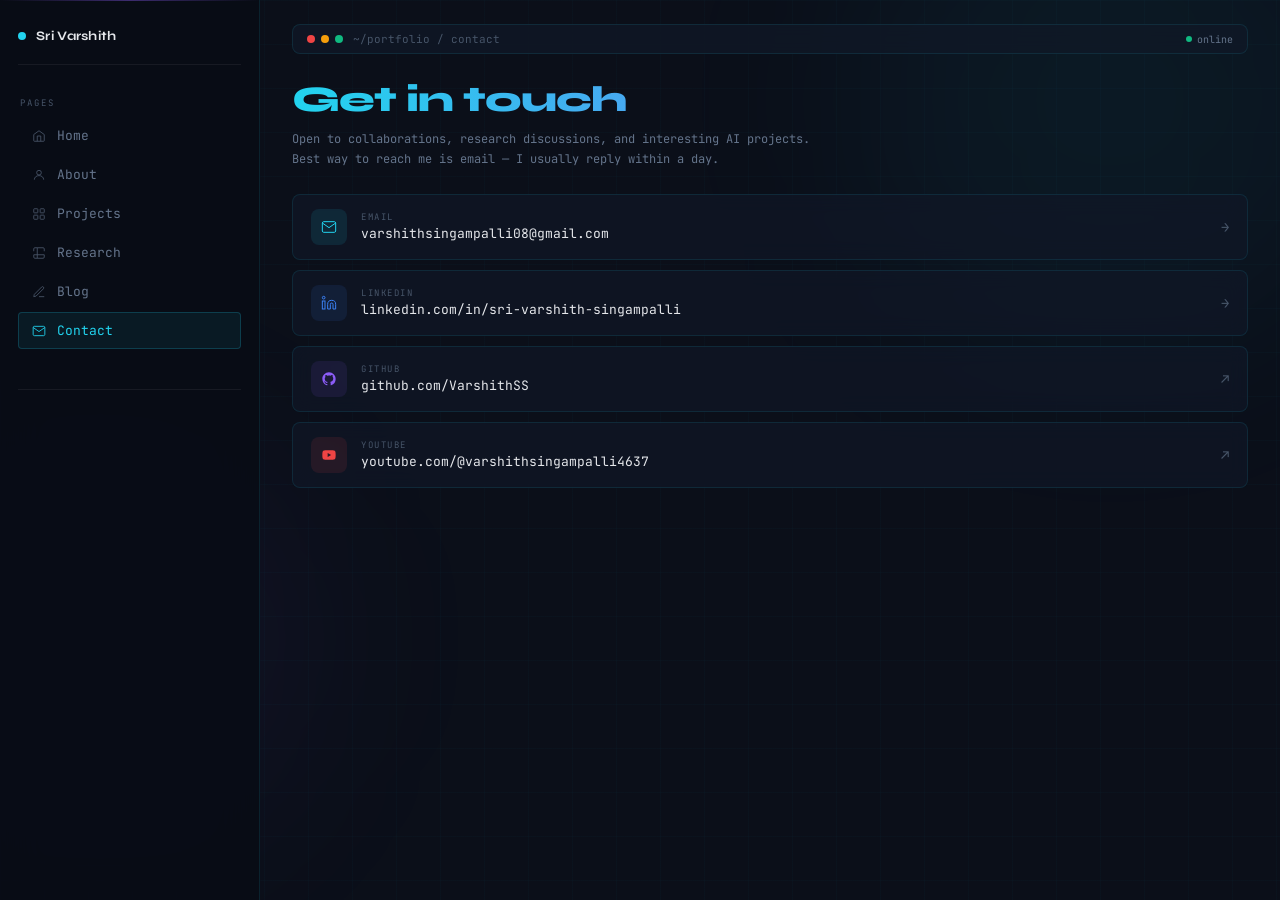
==== contact/index.html @ 5480c63b "Add contact page with contact information" ====
<!DOCTYPE html>
<html lang="en">
<head>
  <meta charset="UTF-8" />
  <meta name="viewport" content="width=device-width, initial-scale=1.0" />
  <title>Contact — Singampalli Sri Varshith</title>
  <link rel="preconnect" href="https://fonts.googleapis.com" />
  <link rel="preconnect" href="https://fonts.gstatic.com" crossorigin />
  <link href="https://fonts.googleapis.com/css2?family=JetBrains+Mono:wght@300;400;500;700&family=Syne:wght@400;600;700;800&display=swap" rel="stylesheet" />
  <link rel="stylesheet" href="../styles.css" />
  <style>
    .contact-heading {
      font-family: var(--font-display);
      font-size: clamp(22px, 3.5vw, 36px);
      font-weight: 800;
      letter-spacing: -1px;
      background: linear-gradient(90deg, #22D3EE 0%, #8B5CF6 100%);
      -webkit-background-clip: text;
      -webkit-text-fill-color: transparent;
      background-clip: text;
      opacity: 0;
      animation: slide-up 0.5s 0.4s ease forwards;
    }
    .contact-sub {
      font-size: 12px;
      color: var(--muted);
      margin-top: 8px;
      line-height: 1.7;
      opacity: 0;
      animation: slide-up 0.5s 0.6s ease forwards;
    }
    .contact-cards {
      display: flex;
      flex-direction: column;
      gap: 10px;
      margin-top: 24px;
      opacity: 0;
      animation: slide-up 0.5s 0.8s ease forwards;
    }
    .contact-card {
      display: flex;
      align-items: center;
      gap: 14px;
      background: rgba(17,24,39,0.7);
      border: 0.5px solid var(--border);
      border-radius: var(--radius-md);
      padding: 14px 18px;
      transition: all 0.2s ease;
      backdrop-filter: blur(10px);
      text-decoration: none;
      color: inherit;
    }
    .contact-card:hover {
      border-color: rgba(34,211,238,0.3);
      transform: translateX(4px);
    }
    .contact-card-icon {
      width: 36px; height: 36px;
      border-radius: 8px;
      display: flex; align-items: center; justify-content: center;
      font-size: 16px; flex-shrink: 0;
    }
    .contact-card-label {
      font-size: 9px;
      letter-spacing: 1.5px;
      text-transform: uppercase;
      color: var(--slate);
      margin-bottom: 2px;
    }
    .contact-card-value {
      font-size: 13px;
      color: var(--soft);
    }
    .contact-card-arrow {
      margin-left: auto;
      font-size: 14px;
      color: var(--slate);
      transition: all 0.2s ease;
    }
    .contact-card:hover .contact-card-arrow {
      color: var(--cyan);
      transform: translateX(3px);
    }
  </style>
</head>
<body>
  <div class="grid-bg" aria-hidden="true"></div>
  <div class="orb orb1" aria-hidden="true"></div>
  <div class="orb orb2" aria-hidden="true"></div>

  <div class="layout">

    <!-- LEFT PANEL -->
    <aside class="side-panel" aria-label="Navigation">
      <div class="panel-inner">

        <div class="panel-brand">
          <span class="panel-brand-dot" aria-hidden="true"></span>
          <span class="panel-brand-name">Sri Varshith</span>
        </div>

        <div class="panel-label">Pages</div>
        <nav class="panel-nav">
          <a class="panel-link" href="../">
            <span class="panel-link-icon" aria-hidden="true">
              <svg width="14" height="14" viewBox="0 0 24 24" fill="none" stroke="currentColor" stroke-width="1.5"><path d="M3 9.5L12 3l9 6.5V20a1 1 0 01-1 1H4a1 1 0 01-1-1V9.5z"/><path d="M9 21V12h6v9"/></svg>
            </span>
            Home
          </a>
          <a class="panel-link" href="../about/">
            <span class="panel-link-icon" aria-hidden="true">
              <svg width="14" height="14" viewBox="0 0 24 24" fill="none" stroke="currentColor" stroke-width="1.5"><circle cx="12" cy="8" r="4"/><path d="M4 20c0-4 3.6-7 8-7s8 3 8 7"/></svg>
            </span>
            About
          </a>
          <a class="panel-link" href="../projects/">
            <span class="panel-link-icon" aria-hidden="true">
              <svg width="14" height="14" viewBox="0 0 24 24" fill="none" stroke="currentColor" stroke-width="1.5"><rect x="3" y="3" width="7" height="7" rx="1"/><rect x="14" y="3" width="7" height="7" rx="1"/><rect x="3" y="14" width="7" height="7" rx="1"/><rect x="14" y="14" width="7" height="7" rx="1"/></svg>
            </span>
            Projects
          </a>
          <a class="panel-link" href="../research/">
            <span class="panel-link-icon" aria-hidden="true">
              <svg width="14" height="14" viewBox="0 0 24 24" fill="none" stroke="currentColor" stroke-width="1.5"><path d="M9 3H5a2 2 0 00-2 2v4m6-6h10a2 2 0 012 2v4M9 3v18m0 0h10a2 2 0 002-2v-4M9 21H5a2 2 0 01-2-2v-4m0 0h18"/></svg>
            </span>
            Research
          </a>
          <a class="panel-link" href="../blog/">
            <span class="panel-link-icon" aria-hidden="true">
              <svg width="14" height="14" viewBox="0 0 24 24" fill="none" stroke="currentColor" stroke-width="1.5"><path d="M12 20h9"/><path d="M16.5 3.5a2.121 2.121 0 013 3L7 19l-4 1 1-4L16.5 3.5z"/></svg>
            </span>
            Blog
          </a>
          <a class="panel-link active" href="../contact/">
            <span class="panel-link-icon" aria-hidden="true">
              <svg width="14" height="14" viewBox="0 0 24 24" fill="none" stroke="currentColor" stroke-width="1.5"><path d="M4 4h16c1.1 0 2 .9 2 2v12c0 1.1-.9 2-2 2H4c-1.1 0-2-.9-2-2V6c0-1.1.9-2 2-2z"/><polyline points="22,6 12,13 2,6"/></svg>
            </span>
            Contact
          </a>
        </nav>

        <div class="panel-divider" aria-hidden="true"></div>

        
      </div>
    </aside>

    <!-- MAIN COLUMN -->
    <div class="main-col">

      <!-- TOP BAR -->
      <header class="topbar">
        <div class="topbar-left">
          <div class="dots" aria-hidden="true">
            <div class="dot dot-r"></div>
            <div class="dot dot-y"></div>
            <div class="dot dot-g"></div>
          </div>
          <span class="topbar-path">
            <a href="../" style="color:var(--slate)">~/portfolio</a> / contact
          </span>
        </div>
        <div class="topbar-right">
          <span class="online-status">
            <span class="online-dot" aria-hidden="true"></span>online
          </span>
        </div>
      </header>

      <!-- CONTACT CONTENT -->
      <section aria-label="Contact">
        <h1 class="contact-heading">Get in touch</h1>
        <p class="contact-sub">
          Open to collaborations, research discussions, and interesting AI projects.<br />
          Best way to reach me is email — I usually reply within a day.
        </p>

        <div class="contact-cards">

          <a class="contact-card" href="mailto:varshithsingampalli08@gmail.com" aria-label="Send email">
            <div class="contact-card-icon" style="background:rgba(34,211,238,0.1);">
              <svg width="16" height="16" viewBox="0 0 24 24" fill="none" stroke="#22D3EE" stroke-width="1.5"><path d="M4 4h16c1.1 0 2 .9 2 2v12c0 1.1-.9 2-2 2H4c-1.1 0-2-.9-2-2V6c0-1.1.9-2 2-2z"/><polyline points="22,6 12,13 2,6"/></svg>
            </div>
            <div>
              <div class="contact-card-label">Email</div>
              <div class="contact-card-value">varshithsingampalli08@gmail.com</div>
            </div>
            <span class="contact-card-arrow">→</span>
          </a>

         

          <a class="contact-card" href="https://linkedin.com/in/sri-varshith-singampalli" aria-label="Visit LinkedIn profile">
            <div class="contact-card-icon" style="background:rgba(59,130,246,0.1);">
                <svg width="16" height="16" viewBox="0 0 24 24" fill="none" stroke="#3B82F6" stroke-width="1.5">
                <path d="M16 8a6 6 0 0 1 6 6v7h-4v-7a2 2 0 0 0-2-2 2 2 0 0 0-2 2v7h-4v-7a6 6 0 0 1 6-6z"/>
                <rect x="2" y="9" width="4" height="12"/>
                <circle cx="4" cy="4" r="2"/>
                </svg>
            </div>
            <div>
                <div class="contact-card-label">LinkedIn</div>
                <div class="contact-card-value">linkedin.com/in/sri-varshith-singampalli</div>
            </div>
            <span class="contact-card-arrow">→</span>
        </a>

          <a class="contact-card" href="https://github.com/VarshithSS" target="_blank" rel="noopener noreferrer" aria-label="GitHub profile">
            <div class="contact-card-icon" style="background:rgba(139,92,246,0.1);">
              <svg width="16" height="16" viewBox="0 0 24 24" fill="#8B5CF6"><path d="M12 2C6.48 2 2 6.48 2 12c0 4.42 2.87 8.17 6.84 9.49.5.09.68-.22.68-.48v-1.69c-2.78.6-3.37-1.34-3.37-1.34-.45-1.15-1.1-1.46-1.1-1.46-.9-.62.07-.61.07-.61 1 .07 1.53 1.03 1.53 1.03.89 1.52 2.34 1.08 2.91.83.09-.65.35-1.08.63-1.33-2.22-.25-4.55-1.11-4.55-4.94 0-1.09.39-1.98 1.03-2.68-.1-.25-.45-1.27.1-2.64 0 0 .84-.27 2.75 1.02A9.56 9.56 0 0112 6.8c.85 0 1.71.11 2.51.33 1.91-1.29 2.75-1.02 2.75-1.02.55 1.37.2 2.39.1 2.64.64.7 1.03 1.59 1.03 2.68 0 3.84-2.34 4.69-4.57 4.93.36.31.68.92.68 1.85v2.75c0 .27.18.58.69.48A10.01 10.01 0 0022 12c0-5.52-4.48-10-10-10z"/></svg>
            </div>
            <div>
              <div class="contact-card-label">GitHub</div>
              <div class="contact-card-value">github.com/VarshithSS</div>
            </div>
            <span class="contact-card-arrow">↗</span>
          </a>



          <a class="contact-card" href="https://youtube.com/@varshithsingampalli4637" target="_blank" rel="noopener noreferrer" aria-label="YouTube channel">
            <div class="contact-card-icon" style="background:rgba(239,68,68,0.1);">
              <svg width="16" height="16" viewBox="0 0 24 24" fill="#EF4444"><path d="M21.58 7.19c-.23-.87-.9-1.55-1.77-1.78C18.25 5 12 5 12 5s-6.25 0-7.81.41c-.87.23-1.54.91-1.77 1.78C2 8.75 2 12 2 12s0 3.25.42 4.81c.23.87.9 1.55 1.77 1.78C5.75 19 12 19 12 19s6.25 0 7.81-.41c.87-.23 1.54-.91 1.77-1.78C22 15.25 22 12 22 12s0-3.25-.42-4.81zM10 15V9l5.2 3-5.2 3z"/></svg>
            </div>
            <div>
              <div class="contact-card-label">YouTube</div>
              <div class="contact-card-value">youtube.com/@varshithsingampalli4637</div>
            </div>
            <span class="contact-card-arrow">↗</span>
          </a>

        </div>
      </section>

    </div>
  </div>

</body>
</html>
---- styles.css ----
/* ============================================================
   AI Engineering Console — Portfolio Stylesheet
   Author: Singampalli Sri Varshith
   ============================================================ */

@import url('https://fonts.googleapis.com/css2?family=JetBrains+Mono:wght@300;400;500;700&family=Syne:wght@400;600;700;800&display=swap');

*, *::before, *::after { margin: 0; padding: 0; box-sizing: border-box; }

:root {
  --bg:       #0B0F19;
  --bg2:      #111827;
  --bg3:      #0F172A;
  --cyan:     #22D3EE;
  --purple:   #8B5CF6;
  --green:    #10B981;
  --amber:    #F59E0B;
  --slate:    #475569;
  --muted:    #64748B;
  --soft:     #E5E7EB;
  --border:   rgba(34, 211, 238, 0.11);
  --font-mono:    'JetBrains Mono', monospace;
  --font-display: 'Syne', sans-serif;
  --radius-sm: 4px;
  --radius-md: 8px;
  --transition: 0.2s ease;
}

html { scroll-behavior: smooth; }

body {
  background: var(--bg);
  color: var(--soft);
  font-family: var(--font-mono);
  overflow-x: hidden;
  -webkit-font-smoothing: antialiased;
  min-height: 100vh;
}

a { color: inherit; text-decoration: none; }

/* ── Background ── */
.grid-bg {
  position: fixed; inset: 0;
  background-image:
    linear-gradient(rgba(34,211,238,0.025) 1px, transparent 1px),
    linear-gradient(90deg, rgba(34,211,238,0.025) 1px, transparent 1px);
  background-size: 44px 44px;
  pointer-events: none; z-index: 0;
}
.orb { position: fixed; border-radius: 50%; filter: blur(100px); pointer-events: none; z-index: 0; }
.orb1 { width: 500px; height: 500px; background: rgba(34,211,238,0.05);  top: -150px; right: -80px; }
.orb2 { width: 400px; height: 400px; background: rgba(139,92,246,0.055); bottom: 60px; left: -100px; }

/* ── Layout ── */
.layout {
  position: relative;
  z-index: 1;
  display: grid;
  grid-template-columns: 260px 1fr;
  gap: 0;
  min-height: 100vh;
  align-items: stretch;
}

/* ── Side Panel (Left) ── */
.side-panel {
  position: sticky;
  top: 0;
  height: 100vh;
  border-right: 0.5px solid var(--border);
  overflow-y: auto;
  opacity: 0;
  animation: slide-up 0.5s 0.3s ease forwards;
  background: rgba(9, 13, 22, 0.97);
  backdrop-filter: blur(20px);
  -webkit-backdrop-filter: blur(20px);
  display: flex;
  flex-direction: column;
}

.panel-inner {
  border: none;
  border-radius: 0;
  background: transparent;
  padding: 28px 18px;
  flex: 1;
  display: flex;
  flex-direction: column;
  position: relative;
  overflow: hidden;
}

.panel-inner::before {
  content: '';
  position: absolute;
  top: 0; left: 0; right: 0;
  height: 1px;
  background: linear-gradient(90deg, transparent, rgba(139,92,246,0.4), transparent);
}

/* Panel brand / logo area */
.panel-brand {
  display: flex;
  align-items: center;
  gap: 10px;
  margin-bottom: 32px;
  padding-bottom: 20px;
  border-bottom: 0.5px solid rgba(255,255,255,0.06);
}

.panel-brand-dot {
  width: 8px; height: 8px;
  border-radius: 50%;
  background: var(--cyan);
  animation: pulse-green 2s ease-in-out infinite;
  flex-shrink: 0;
}

.panel-brand-name {
  font-family: var(--font-display);
  font-size: 13px;
  font-weight: 700;
  color: var(--soft);
  letter-spacing: 0.3px;
}

.panel-label {
  font-size: 9px;
  letter-spacing: 2px;
  text-transform: uppercase;
  color: var(--slate);
  margin-bottom: 8px;
  padding-left: 2px;
}

/* ── Panel Nav Links ── */
.panel-nav {
  display: flex;
  flex-direction: column;
  gap: 2px;
  margin-bottom: 24px;
}

.panel-link {
  display: flex;
  align-items: center;
  gap: 10px;
  padding: 9px 12px;
  border-radius: var(--radius-sm);
  font-size: 13px;
  color: var(--muted);
  border: 0.5px solid transparent;
  transition: all var(--transition);
  cursor: pointer;
}
.panel-link:hover,
.panel-link:focus-visible {
  color: var(--cyan);
  background: rgba(34,211,238,0.06);
  border-color: rgba(34,211,238,0.15);
  outline: none;
}
.panel-link.active {
  color: var(--cyan);
  background: rgba(34,211,238,0.07);
  border-color: rgba(34,211,238,0.2);
}
.panel-link-icon {
  display: flex; align-items: center; justify-content: center;
  width: 16px; flex-shrink: 0; color: inherit; opacity: 0.7;
}
.panel-link:hover .panel-link-icon,
.panel-link.active .panel-link-icon { opacity: 1; }

/* ── Panel Divider ── */
.panel-divider {
  height: 0.5px;
  background: rgba(255,255,255,0.06);
  margin: 16px 0;
}

/* ── External Links ── */
.panel-links-ext { display: flex; flex-direction: column; gap: 2px; margin-bottom: 24px; }

.panel-ext {
  display: flex;
  align-items: center;
  gap: 10px;
  padding: 9px 12px;
  border-radius: var(--radius-sm);
  font-size: 13px;
  color: var(--muted);
  transition: all var(--transition);
  cursor: pointer;
}
.panel-ext:hover,
.panel-ext:focus-visible { color: var(--soft); outline: none; }
.ext-arrow { margin-left: auto; font-size: 10px; opacity: 0.4; }
.panel-ext:hover .ext-arrow { opacity: 0.9; }

/* ── Panel Status ── */
.panel-status {
  margin-top: auto;
  display: flex; align-items: center; gap: 7px;
  font-size: 9px; color: var(--slate);
  padding: 16px 2px 0;
  border-top: 0.5px solid rgba(255,255,255,0.06);
}
.status-dot {
  width: 5px; height: 5px; border-radius: 50%; background: var(--green);
  animation: pulse-green 2s ease-in-out infinite; flex-shrink: 0;
}

/* ── Main Column ── */
.main-col {
  min-width: 0;
  padding: 24px 32px 40px;
  display: flex;
  flex-direction: column;
}

/* ── Top Bar ── */
.topbar {
  display: flex;
  align-items: center;
  justify-content: space-between;
  border: 0.5px solid var(--border);
  background: rgba(17,24,39,0.75);
  backdrop-filter: blur(14px);
  -webkit-backdrop-filter: blur(14px);
  border-radius: var(--radius-md);
  padding: 7px 14px;
  margin-bottom: 24px;
  font-size: 11px;
  color: var(--muted);
}
.topbar-left { display: flex; align-items: center; gap: 10px; }
.dots { display: flex; gap: 6px; align-items: center; }
.dot  { width: 8px; height: 8px; border-radius: 50%; }
.dot-r { background: #EF4444; }
.dot-y { background: #F59E0B; }
.dot-g { background: #10B981; }
.topbar-path { color: var(--slate); }
.topbar-right { display: flex; align-items: center; }
.online-status { display: flex; align-items: center; gap: 5px; font-size: 10px; }
.online-dot {
  display: inline-block; width: 6px; height: 6px;
  border-radius: 50%; background: var(--green);
  animation: pulse-green 2s ease-in-out infinite;
}
@keyframes pulse-green {
  0%,100% { box-shadow: 0 0 0 0 rgba(16,185,129,0.5); }
  50%      { box-shadow: 0 0 0 5px rgba(16,185,129,0); }
}

/* ── Terminal ── */
.terminal {
  background: rgba(9,13,22,0.92);
  border: 0.5px solid var(--border);
  border-radius: var(--radius-md);
  padding: 16px 20px;
  margin-bottom: 24px;
  font-size: 12.5px;
  line-height: 1.75;
  position: relative;
  overflow: hidden;
  min-height: 78px;
}
.terminal::before {
  content: ''; position: absolute; top: 0; left: 0; right: 0; height: 1px;
  background: linear-gradient(90deg, transparent, rgba(34,211,238,0.5), transparent);
}
.t-line  { display: block; opacity: 0; }
.t-cyan  { color: var(--cyan);  }
.t-green { color: var(--green); }
.t-dim   { color: var(--slate); }
.t-cursor {
  display: inline-block; width: 7px; height: 13px;
  background: var(--cyan); vertical-align: middle;
  animation: blink 1s step-end infinite; margin-left: 2px;
}
@keyframes blink { 0%,100% { opacity:1; } 50% { opacity:0; } }
.fadein { animation: fadein 0.25s ease forwards; }
@keyframes fadein {
  from { opacity: 0; transform: translateY(3px); }
  to   { opacity: 1; transform: translateY(0); }
}

/* ── Hero ── */
.hero { padding: 4px 2px 0; }

.hero-name {
  font-family: var(--font-display);
  font-size: clamp(28px, 4.5vw, 50px);
  font-weight: 800;
  letter-spacing: -1.5px;
  line-height: 1.05;
  background: linear-gradient(90deg, #22D3EE 0%, #8B5CF6 100%);
  -webkit-background-clip: text;
  -webkit-text-fill-color: transparent;
  background-clip: text;
  opacity: 0;
  animation: slide-up 0.6s 2.2s ease forwards;
}
.hero-title {
  font-size: 12px; color: var(--muted);
  margin-top: 10px; letter-spacing: 0.5px;
  opacity: 0; animation: slide-up 0.5s 2.5s ease forwards;
}
.hero-title span { color: var(--cyan); }

.hero-bio {
  margin-top: 20px;
  font-size: 12.5px;
  color: var(--muted);
  line-height: 1.85;
  max-width: 540px;
  border-left: 2px solid rgba(34,211,238,0.22);
  padding-left: 16px;
  opacity: 0;
  animation: slide-up 0.6s 2.8s ease forwards;
}

@keyframes slide-up {
  from { opacity: 0; transform: translateY(8px); }
  to   { opacity: 1; transform: translateY(0); }
}

/* ── Responsive ── */
@media (max-width: 680px) {
  .layout {
    grid-template-columns: 1fr;
  }

  .side-panel {
    position: static;
    height: auto;
    border-right: none;
    border-bottom: 0.5px solid var(--border);
    order: -1;
    animation: slide-up 0.5s 0.2s ease forwards;
  }

  .panel-inner {
    padding: 16px 16px;
  }

  .panel-brand {
    margin-bottom: 16px;
    padding-bottom: 12px;
  }

  .panel-nav {
    flex-direction: row;
    flex-wrap: wrap;
    gap: 4px;
    margin-bottom: 12px;
  }

  .panel-link {
    padding: 5px 10px;
    font-size: 11px;
  }

  .panel-links-ext {
    flex-direction: row;
    flex-wrap: wrap;
  }

  .panel-status {
    margin-top: 12px;
    padding-top: 12px;
  }

  .main-col {
    padding: 16px 18px 32px;
  }

  .hero-name { font-size: 28px; }
  .hero-bio  { font-size: 12px; }
}
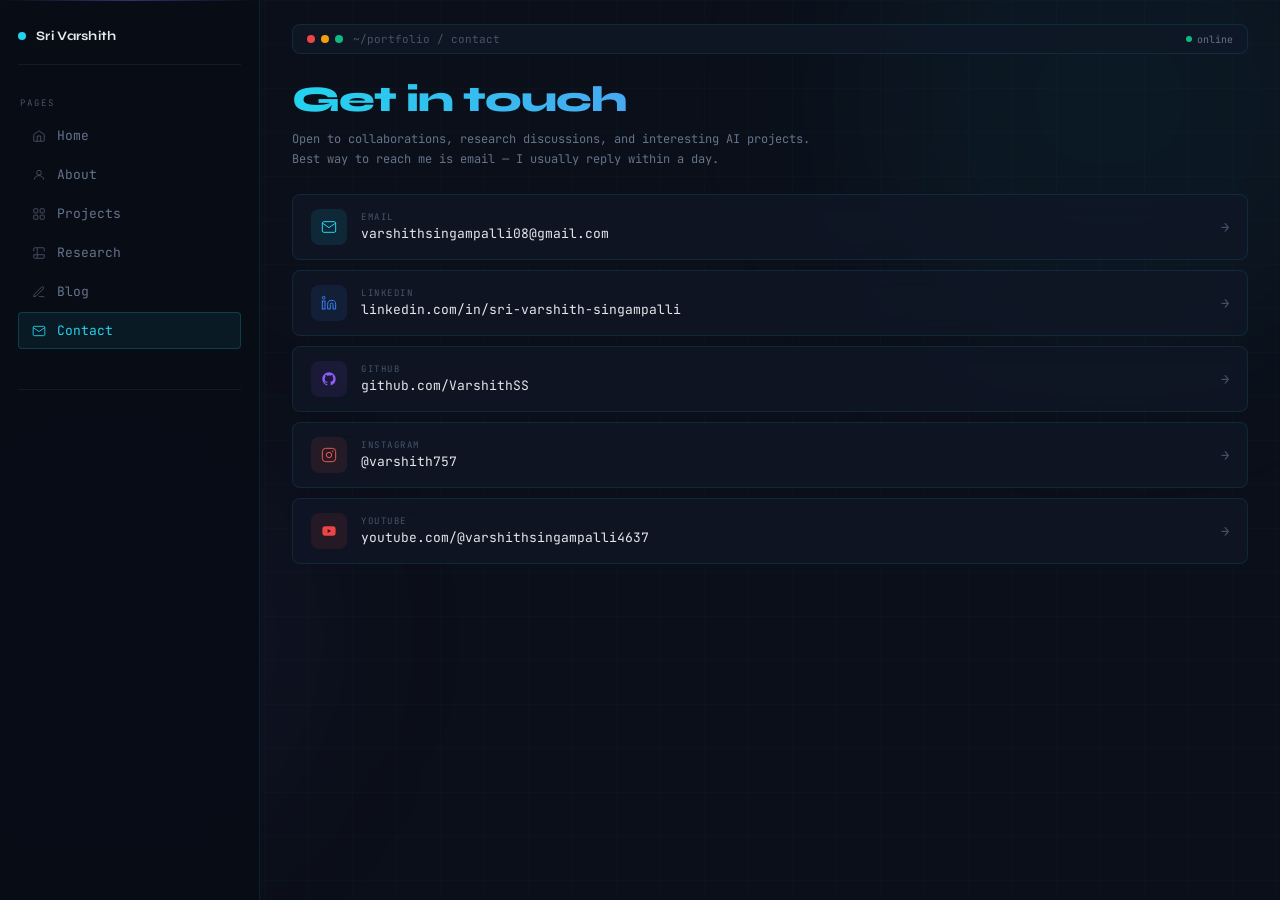
==== commit 45b9dd7b: "Update contact links to open in new tab" ====
--- a/contact/index.html
+++ b/contact/index.html
@@ -1,3 +1,4 @@
+<!-- pages/contact.html -->
 <!DOCTYPE html>
 <html lang="en">
 <head>
@@ -101,7 +102,7 @@
 
         <div class="panel-label">Pages</div>
         <nav class="panel-nav">
-          <a class="panel-link" href="../">
+          <a class="panel-link" href="../index.html">
             <span class="panel-link-icon" aria-hidden="true">
               <svg width="14" height="14" viewBox="0 0 24 24" fill="none" stroke="currentColor" stroke-width="1.5"><path d="M3 9.5L12 3l9 6.5V20a1 1 0 01-1 1H4a1 1 0 01-1-1V9.5z"/><path d="M9 21V12h6v9"/></svg>
             </span>
@@ -177,7 +178,7 @@
 
         <div class="contact-cards">
 
-          <a class="contact-card" href="mailto:varshithsingampalli08@gmail.com" aria-label="Send email">
+          <a class="contact-card" href="mailto:varshithsingampalli08@gmail.com" target="_blank" aria-label="Send email">
             <div class="contact-card-icon" style="background:rgba(34,211,238,0.1);">
               <svg width="16" height="16" viewBox="0 0 24 24" fill="none" stroke="#22D3EE" stroke-width="1.5"><path d="M4 4h16c1.1 0 2 .9 2 2v12c0 1.1-.9 2-2 2H4c-1.1 0-2-.9-2-2V6c0-1.1.9-2 2-2z"/><polyline points="22,6 12,13 2,6"/></svg>
             </div>
@@ -190,7 +191,7 @@
 
          
 
-          <a class="contact-card" href="https://linkedin.com/in/sri-varshith-singampalli" aria-label="Visit LinkedIn profile">
+          <a class="contact-card" href="https://linkedin.com/in/sri-varshith-singampalli" target="_blank" aria-label="Visit LinkedIn profile">
             <div class="contact-card-icon" style="background:rgba(59,130,246,0.1);">
                 <svg width="16" height="16" viewBox="0 0 24 24" fill="none" stroke="#3B82F6" stroke-width="1.5">
                 <path d="M16 8a6 6 0 0 1 6 6v7h-4v-7a2 2 0 0 0-2-2 2 2 0 0 0-2 2v7h-4v-7a6 6 0 0 1 6-6z"/>
@@ -213,9 +214,23 @@
               <div class="contact-card-label">GitHub</div>
               <div class="contact-card-value">github.com/VarshithSS</div>
             </div>
-            <span class="contact-card-arrow">↗</span>
-          </a>
-
+            <span class="contact-card-arrow">→</span>
+          </a>
+
+          <a class="contact-card" href="https://instagram.com/varshith757" target="_blank" aria-label="Visit Instagram profile">
+            <div class="contact-card-icon" style="background:rgba(232,90,80,0.1);">
+                <svg width="16" height="16" viewBox="0 0 24 24" fill="none" stroke="#E85A50" stroke-width="1.5">
+                <rect x="2" y="2" width="20" height="20" rx="5" ry="5"/>
+                <circle cx="12" cy="12" r="4"/>
+                <circle cx="17.5" cy="6.5" r="0.5" fill="#E85A50"/>
+                </svg>
+            </div>
+            <div>
+                <div class="contact-card-label">Instagram</div>
+                <div class="contact-card-value">@varshith757</div>
+            </div>
+            <span class="contact-card-arrow">→</span>
+        </a>
 
 
           <a class="contact-card" href="https://youtube.com/@varshithsingampalli4637" target="_blank" rel="noopener noreferrer" aria-label="YouTube channel">
@@ -226,7 +241,7 @@
               <div class="contact-card-label">YouTube</div>
               <div class="contact-card-value">youtube.com/@varshithsingampalli4637</div>
             </div>
-            <span class="contact-card-arrow">↗</span>
+            <span class="contact-card-arrow">→</span>
           </a>
 
         </div>
